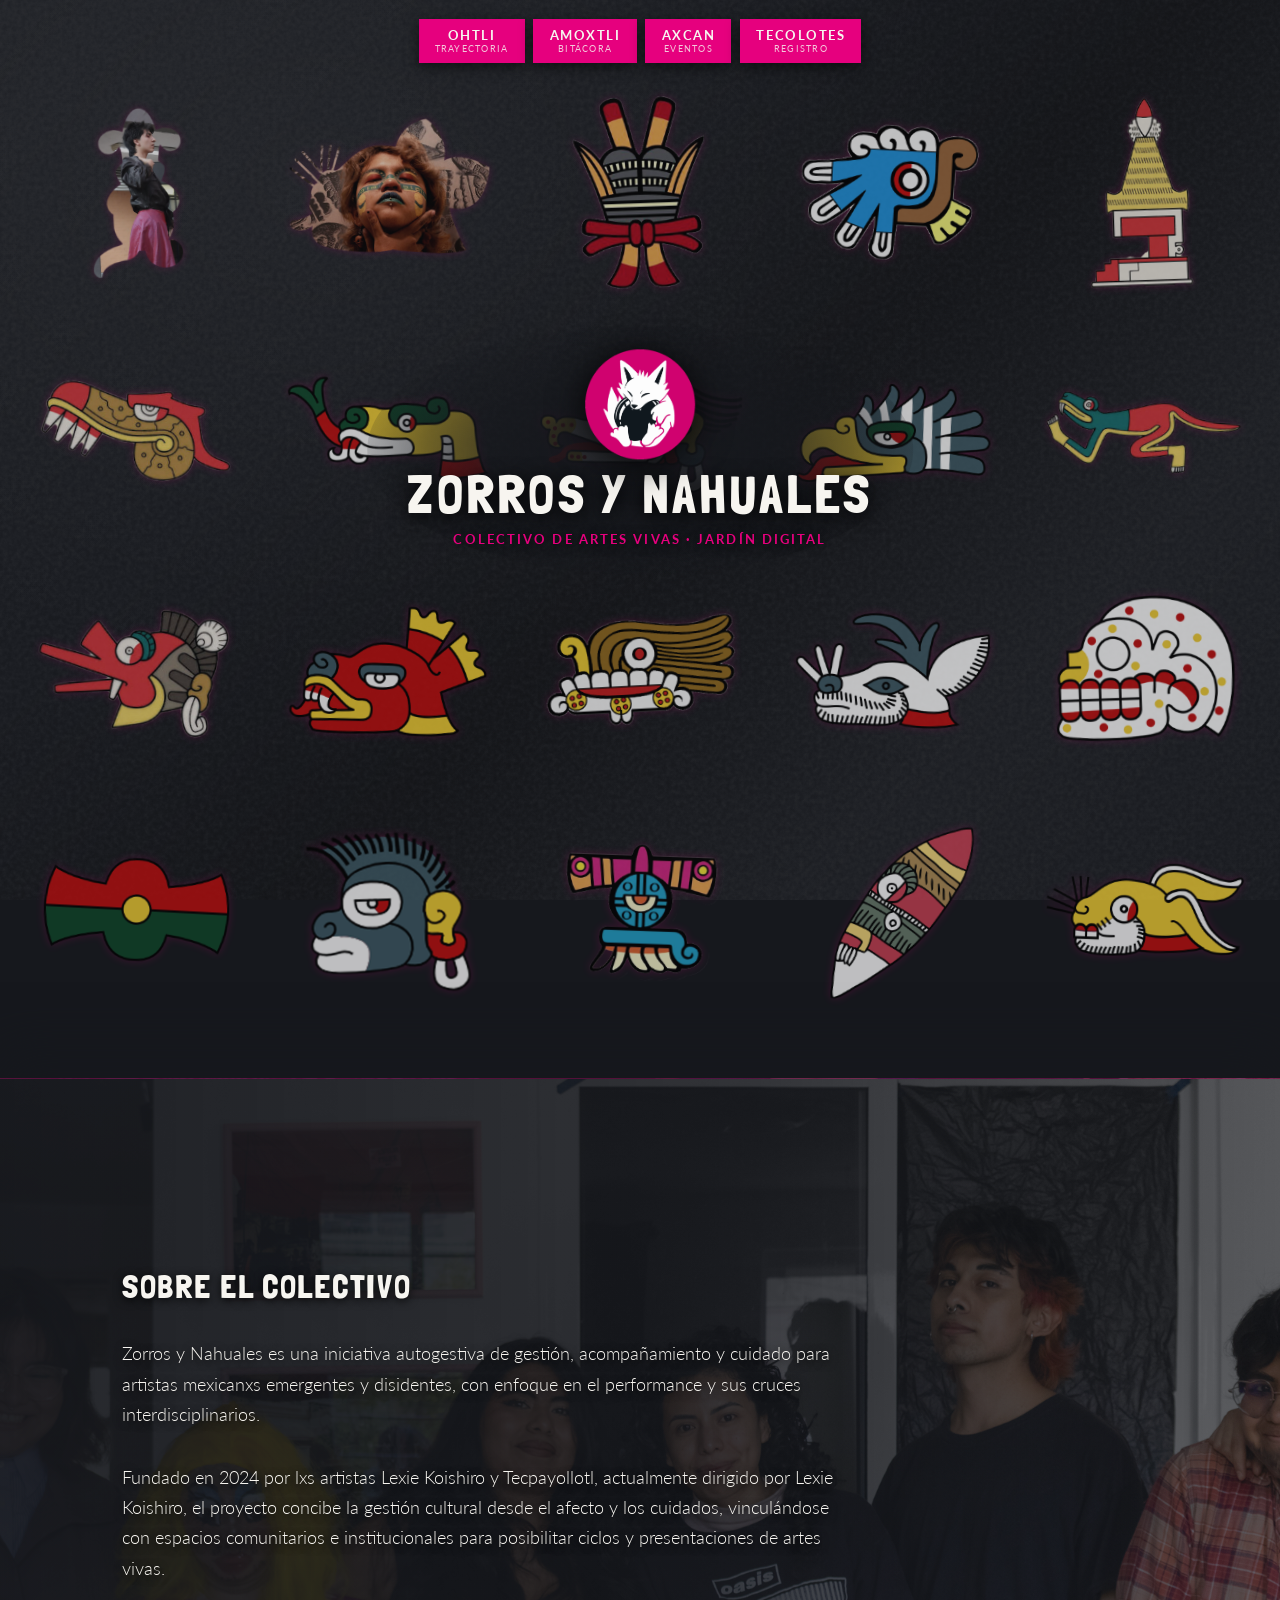
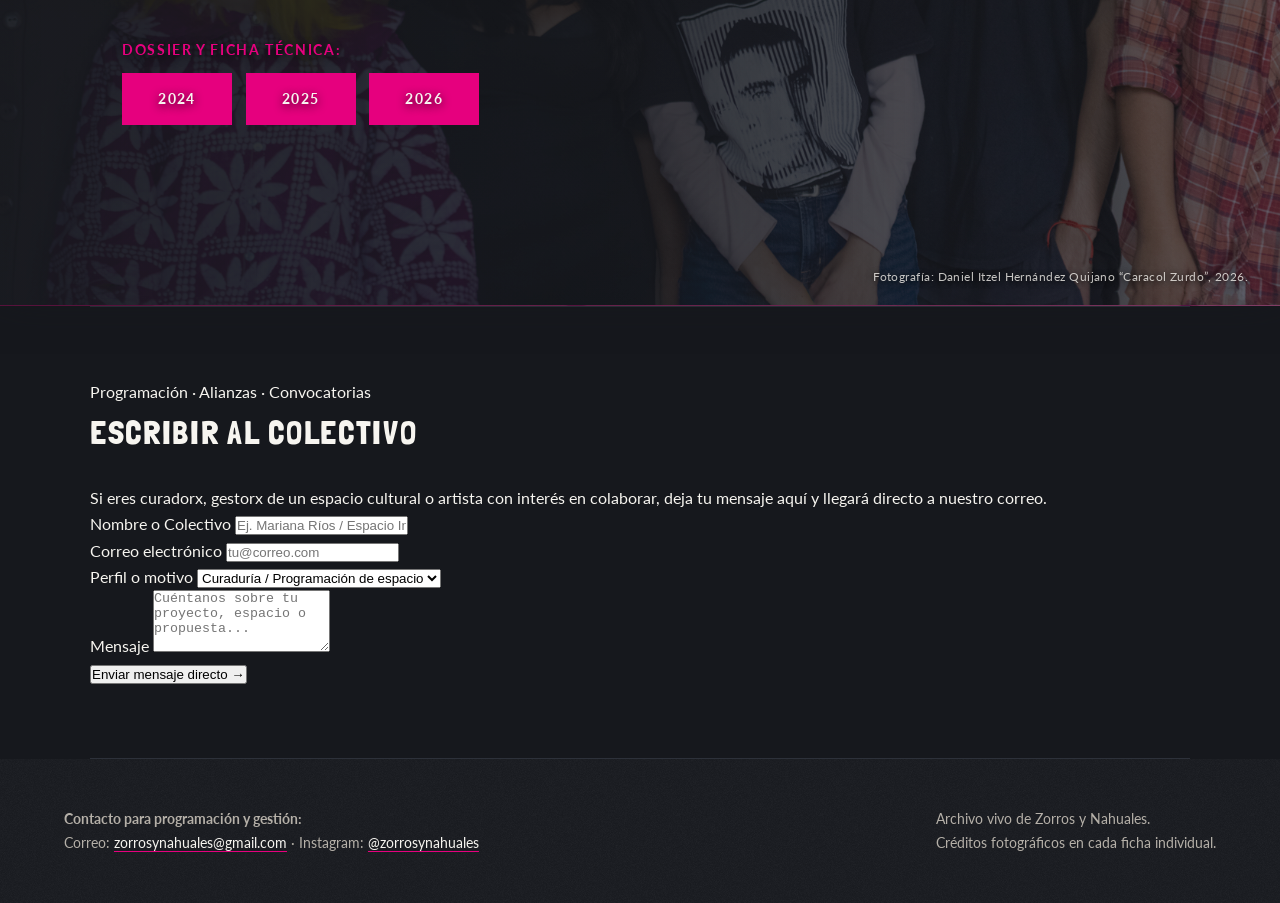
==== index.html @ 5e49928b "Update index.html" ====
<!DOCTYPE html>
<html lang="es">
<head>
  <meta charset="UTF-8">
  <meta name="viewport" content="width=device-width, initial-scale=1.0">
  <title>Zorros y Nahuales | Colectivo de Artes Vivas</title>
  <link rel="stylesheet" href="css/estilos.css">
</head>
<body>

  <!-- BOTONES CUADRADOS ROSAS CENTRADOS ARRIBA -->
  <div class="barra-superior">
    <nav>
  
      <a href="trayectoria.html" class="btn-nav">
        <span class="nav-principal">Ohtli</span>
        <span class="nav-sub">Trayectoria</span>
      </a>
      <a href="blog.html" class="btn-nav">
        <span class="nav-principal">Amoxtli</span>
        <span class="nav-sub">Bitácora</span>
      </a>
      <a href="eventos.html" class="btn-nav">
        <span class="nav-principal">Axcan</span>
        <span class="nav-sub">Eventos</span>
      </a>
      <a href="tecolotes.html" class="btn-nav">
        <span class="nav-principal">Tecolotes</span>
        <span class="nav-sub">Registro</span>
      </a>
    </nav>
  </div>

  <!-- ALTAR DE LOS 20 GLIFOS DEL TONALPOHUALLI -->
  <div class="escena-principal">

    <!-- NÚCLEO CENTRAL -->
    <header class="nucleo-central">
      <img src="img/logo.png" alt="Logo Zorros y Nahuales" class="logo-colectivo" onerror="this.style.display='none'">
      <h1 class="titulo-colectivo">Zorros y Nahuales</h1>
      <p class="subtitulo-colectivo">Colectivo de Artes Vivas · Jardín Digital</p>
    </header>

    <!-- FILA 1 -->
    <a href="#lexie" class="foto-performer p1" data-id="p1">
      <img src="img/xochitl-lexie.png" alt="Lexie Koishiro">
      <span class="nombre-flotante">Lexie Koishiro</span>
    </a>

    <a href="#tecpayollotl" class="foto-performer p2" data-id="p2">
      <img src="img/ocelotl-tecpayollotl.png" alt="Tecpayollotl">
      <span class="nombre-flotante">Tecpayollotl</span>
    </a>

    <a href="#acatl" class="foto-performer p3" data-id="p3">
      <img src="img/acatl.png" alt="Acatl">
      <span class="nombre-flotante">Acatl</span>
    </a>

    <a href="#atl" class="foto-performer p4" data-id="p4">
      <img src="img/atl.png" alt="Atl">
      <span class="nombre-flotante">Atl</span>
    </a>

    <a href="#calli" class="foto-performer p5" data-id="p5">
      <img src="img/calli.png" alt="Calli">
      <span class="nombre-flotante">Calli</span>
    </a>

    <!-- FILA 2 -->
    <a href="#cipactli" class="foto-performer p6" data-id="p6">
      <img src="img/cipactli.png" alt="Cipactli">
      <span class="nombre-flotante">Cipactli</span>
    </a>

    <a href="#coatl" class="foto-performer p7" data-id="p7">
      <img src="img/coatl.png" alt="Coatl">
      <span class="nombre-flotante">Coatl</span>
    </a>

    <a href="#cozcacuauhtli" class="foto-performer p8" data-id="p8">
      <img src="img/cozcacuauhtli.png" alt="Cozcacuauhtli">
      <span class="nombre-flotante">Cozcacuauhtli</span>
    </a>

    <a href="#cuauhtli" class="foto-performer p9" data-id="p9">
      <img src="img/cuauhtli.png" alt="Cuauhtli">
      <span class="nombre-flotante">Cuauhtli</span>
    </a>

    <a href="#cuetzpallin" class="foto-performer p10" data-id="p10">
      <img src="img/cuetzpallin.png" alt="Cuetzpallin">
      <span class="nombre-flotante">Cuetzpallin</span>
    </a>

    <!-- FILA 3 -->
    <a href="#ehecatl" class="foto-performer p11" data-id="p11">
      <img src="img/ehecatl.png" alt="Ehecatl">
      <span class="nombre-flotante">Ehecatl</span>
    </a>

    <a href="#itzcuintli" class="foto-performer p12" data-id="p12">
      <img src="img/itzcuintli.png" alt="Itzcuintli">
      <span class="nombre-flotante">Itzcuintli</span>
    </a>

    <a href="#malinalli" class="foto-performer p13" data-id="p13">
      <img src="img/malinalli.png" alt="Malinalli">
      <span class="nombre-flotante">Malinalli</span>
    </a>

    <a href="#mazatl" class="foto-performer p14" data-id="p14">
      <img src="img/mazatl.png" alt="Mazatl">
      <span class="nombre-flotante">Mazatl</span>
    </a>

    <a href="#miquiztli" class="foto-performer p15" data-id="p15">
      <img src="img/miquiztli.png" alt="Miquiztli">
      <span class="nombre-flotante">Miquiztli</span>
    </a>

    <!-- FILA 4 -->
    <a href="#ollin" class="foto-performer p16" data-id="p16">
      <img src="img/ollin.png" alt="Ollin">
      <span class="nombre-flotante">Ollin</span>
    </a>

    <a href="#ozomatli" class="foto-performer p17" data-id="p17">
      <img src="img/ozomatli.png" alt="Ozomatli">
      <span class="nombre-flotante">Ozomatli</span>
    </a>

    <a href="#quiauhtli" class="foto-performer p18" data-id="p18">
      <img src="img/quiauhtli.png" alt="Quiauhtli">
      <span class="nombre-flotante">Quiauhtli</span>
    </a>

    <a href="#tecpatl" class="foto-performer p19" data-id="p19">
      <img src="img/tecpatl.png" alt="Tecpatl">
      <span class="nombre-flotante">Tecpatl</span>
    </a>

    <a href="#tochtli" class="foto-performer p20" data-id="p20">
      <img src="img/tochtli.png" alt="Tochtli">
      <span class="nombre-flotante">Tochtli</span>
    </a>

  </div>

  <!-- FICHA DESPLEGABLE (VENTANA MODAL AL DAR CLIC EN UN GLIFO) -->
  <div id="modal-performer" class="modal-overlay" aria-hidden="true">
    <div class="modal-contenido">
      <button type="button" class="modal-cerrar" id="cerrar-modal" aria-label="Cerrar ficha">&times;</button>

      <!-- Glifo agrandado arriba -->
      <div class="modal-glifo-superior">
        <img id="modal-glifo-img" src="" alt="Glifo del performer">
      </div>

      <!-- Rectángulo inferior con foto de performance + semblanza + enlaces -->
      <div class="modal-rectangulo">
        <div class="modal-foto-performance">
          <img id="modal-perf-img" src="" alt="Fotografía de performance">
        </div>
        <div class="modal-info">
          <span id="modal-signo" class="modal-signo">Glifo · Tonalpohualli</span>
          <h3 id="modal-nombre" class="modal-nombre">Nombre del Performer</h3>
          <p id="modal-semblanza" class="modal-semblanza">Breve semblanza del artista.</p>
          <div class="modal-enlaces">
            <a id="modal-portafolio" href="#" class="btn-nav" target="_blank">Portafolio</a>
            <a id="modal-insta" href="#" class="btn-modal-secundario" target="_blank">Instagram</a>
          </div>
        </div>
      </div>
    </div>
  </div>

  <!-- SOBRE EL COLECTIVO (Debajo de los glifos) -->
  <main>
    <section id="colectivo">
      <h2>Sobre el Colectivo</h2>
      <p class="manifiesto-texto">
        Zorros y Nahuales es una iniciativa autogestiva de gestión, acompañamiento y cuidado para artistas mexicanxs emergentes y disidentes, con enfoque en el performance y sus cruces interdisciplinarios.
      </p>
      <p class="manifiesto-texto">
        Fundado en 2024 por lxs artistas Lexie Koishiro y Tecpayollotl, actualmente dirigido por Lexie Koishiro, el proyecto concibe la gestión cultural desde el afecto y los cuidados, vinculándose con espacios comunitarios e institucionales para posibilitar ciclos y presentaciones de artes vivas.
      </p>

      <div class="dossiers-bloque">
        <p class="dossiers-etiqueta">Dossier y Ficha Técnica:</p>
        <div class="dossiers-botones">
          <a href="https://drive.google.com/drive/folders/1EVzSm1YPYrJwgrgGo_NRHBL6WnvJgX_h?usp=drive_link" class="boton" target="_blank" rel="noopener noreferrer">2024</a>
          <a href="https://canva.link/rqegviaj9eospsa" class="boton" target="_blank" rel="noopener noreferrer">2025</a>
          <a href="https://canva.link/lydy4w9ogz9f329" class="boton" target="_blank" rel="noopener noreferrer">2026</a>
        </div>
      </div>
      
      <span class="credito-foto">Fotografía: Daniel Itzel Hernández Quijano “Caracol Zurdo”, 2026.</span>
    </section>
  </main>

  <!-- BUZÓN DE VINCULACIÓN Y GESTIÓN -->
  <section class="buzon-vinculacion" id="contacto-directo">
    <div class="buzon-cabecera">
      <p class="etiqueta-superior">Programación · Alianzas · Convocatorias</p>
      <h2>Escribir al Colectivo</h2>
      <p>Si eres curadorx, gestorx de un espacio cultural o artista con interés en colaborar, deja tu mensaje aquí y llegará directo a nuestro correo.</p>
    </div>

    <form action="https://formsubmit.co/zorrosynahuales@gmail.com" method="POST" class="formulario-obsidiana">
      <!-- Configuración automática de FormSubmit -->
      <input type="hidden" name="_subject" value="Nuevo mensaje desde la web · Zorros y Nahuales">
      <input type="hidden" name="_captcha" value="false">
      <input type="hidden" name="_template" value="table">
      <input type="text" name="_honey" style="display:none">

      <div class="fila-campos">
        <div class="campo-grupo">
          <label for="nombre-contacto">Nombre o Colectivo</label>
          <input type="text" id="nombre-contacto" name="Nombre" placeholder="Ej. Mariana Ríos / Espacio Independiente" required>
        </div>

        <div class="campo-grupo">
          <label for="correo-contacto">Correo electrónico</label>
          <input type="email" id="correo-contacto" name="Correo" placeholder="tu@correo.com" required>
        </div>
      </div>

      <div class="campo-grupo">
        <label for="perfil-contacto">Perfil o motivo</label>
        <select id="perfil-contacto" name="Perfil">
          <option value="Curaduría / Programación de espacio">Curaduría / Programación de espacio</option>
          <option value="Artista / Propuesta de colaboración">Artista / Propuesta de colaboración</option>
          <option value="Gestión cultural / Residencia / Beca">Gestión cultural / Residencia / Beca</option>
          <option value="Otro mensaje">Otro mensaje</option>
        </select>
      </div>

      <div class="campo-grupo">
        <label for="mensaje-contacto">Mensaje</label>
        <textarea id="mensaje-contacto" name="Mensaje" rows="4" placeholder="Cuéntanos sobre tu proyecto, espacio o propuesta..." required></textarea>
      </div>

      <button type="submit" class="btn-enviar-buzon">Enviar mensaje directo &rarr;</button>
    </form>
  </section>
  
  <!-- CONTACTO PARA PROGRAMACIÓN Y CRÉDITOS -->
  <footer id="programacion">
    <div>
      <p><strong>Contacto para programación y gestión:</strong></p>
      <p>Correo: <a href="mailto:zorrosynahuales@gmail.com">zorrosynahuales@gmail.com</a> · Instagram: <a href="https://www.instagram.com/zorros.y.nahuales/" target="_blank">@zorrosynahuales</a></p>
    </div>
    <div>
      <p>Archivo vivo de Zorros y Nahuales.</p>
      <p>Créditos fotográficos en cada ficha individual.</p>
    </div>
  </footer>

  <!-- DATOS DE CADA PERFORMER -->
  <script>
    const fichasPerformers = {
      p1: {
        nombre: "Lexie Koishiro",
        signo: "Xóchitl · Flor",
        glifo: "img/xochitl-lexie.png",
        fotoPerformance: "img/perfolexie.png",
        semblanza: "Artista de performance y burlesquera. Cofundadora y actual directora de Zorros y Nahuales, su práctica articula la ritualidad, el erotismo y parte de su investigación como directora radica en los afectos y cuidados entorno al artista corporal.",
        portafolio: "https://canva.link/q1vsvnwp5v4pon2",
        instagram: "https://www.instagram.com/lex.koishiro/"
      },
      p2: {
        nombre: "Tecpayollotl",
        signo: "Océlotl · Jaguar",
        glifo: "img/ocelotl-tecpayollotl.png",
        fotoPerformance: "img/perfosam.png",
        semblanza: "Artista visual, brujo y cofundador de Zorros y Nahuales. Su investigación tematica transita entre temas de clases sociales, la performatividad del género y la decolonialidad.",
        portafolio: "https://ejemplo-portafolio.com",
        instagram: "https://www.instagram.com/yollotli_sam/"
      }
      // Para agregar más artistas, copia el bloque de p2, cámbialo a p3, p4... hasta p20
      // y pon su nombre, signo, glifo ("img/acatl.png", etc.), fotoPerformance, semblanza, portafolio e instagram.
    };

    const modal = document.getElementById("modal-performer");
    const btnCerrar = document.getElementById("cerrar-modal");
    const glifoImg = document.getElementById("modal-glifo-img");
    const perfImg = document.getElementById("modal-perf-img");
    const signoTxt = document.getElementById("modal-signo");
    const nombreTxt = document.getElementById("modal-nombre");
    const semblanzaTxt = document.getElementById("modal-semblanza");
    const linkPortafolio = document.getElementById("modal-portafolio");
    const linkInsta = document.getElementById("modal-insta");

    document.querySelectorAll(".foto-performer").forEach((enlace) => {
      enlace.addEventListener("click", (e) => {
        e.preventDefault();
        const id = enlace.getAttribute("data-id");
        const imgActual = enlace.querySelector("img").getAttribute("src");
        const tituloActual = enlace.querySelector(".nombre-flotante").textContent;

        const datos = fichasPerformers[id] || {
          nombre: tituloActual,
          signo: "Tonalpohualli · Espacio disponible",
          glifo: imgActual,
          fotoPerformance: "https://placehold.co/600x700/1f2229/f7f5f0?text=Proximamente",
          semblanza: "Próximamente compartiremos la semblanza y el registro escénico de este glifo.",
          portafolio: "#",
          instagram: "#"
        };

        glifoImg.src = datos.glifo;
        perfImg.src = datos.fotoPerformance;
        signoTxt.textContent = datos.signo;
        nombreTxt.textContent = datos.nombre;
        semblanzaTxt.textContent = datos.semblanza;

        linkPortafolio.href = datos.portafolio;
        linkPortafolio.style.display = (datos.portafolio && datos.portafolio !== "#") ? "inline-block" : "none";

        linkInsta.href = datos.instagram;
        linkInsta.style.display = (datos.instagram && datos.instagram !== "#") ? "inline-block" : "none";

        modal.classList.add("activo");
        modal.setAttribute("aria-hidden", "false");
        document.body.classList.add("modal-abierto");
      });
    });

    function cerrarModal() {
      modal.classList.remove("activo");
      modal.setAttribute("aria-hidden", "true");
      document.body.classList.remove("modal-abierto");
    }

    btnCerrar.addEventListener("click", cerrarModal);

    modal.addEventListener("click", (e) => {
      if (e.target === modal) cerrarModal();
    });

    document.addEventListener("keydown", (e) => {
      if (e.key === "Escape" && modal.classList.contains("activo")) cerrarModal();
    });
  </script>

</body>
</html>
---- css/estilos.css ----
/* Tipografías de Google Fonts */
@import url('https://fonts.googleapis.com/css2?family=Lato:ital,wght@0,300;0,400;0,700;1,400&family=Londrina+Solid:wght@400;900&display=swap');

:root {
  --fondo: #16181d;
  --superficie: #1f2229;
  --texto: #f7f5f0;
  --texto-suave: #b5b0a8;
  --acento: #e6007e;
  --borde: #2d313a;
  /* Textura mineral de obsidiana en SVG embebido */
  --textura-obsidiana: url("data:image/svg+xml,%3Csvg viewBox='0 0 240 240' xmlns='http://www.w3.org/2000/svg'%3E%3Cfilter id='obsidiana'%3E%3CfeTurbulence type='fractalNoise' baseFrequency='0.82' numOctaves='4' stitchTiles='stitch'/%3E%3CfeColorMatrix type='saturate' values='0'/%3E%3C/filter%3E%3Crect width='100%25' height='100%25' filter='url(%23obsidiana)' opacity='0.065'/%3E%3C/svg%3E");
}

* {
  box-sizing: border-box;
  margin: 0;
  padding: 0;
}

body {
  background-color: var(--fondo);
  background-image:
    var(--textura-obsidiana),
    linear-gradient(135deg, rgba(255, 255, 255, 0.028) 0%, transparent 32%, rgba(0, 0, 0, 0.25) 55%, rgba(255, 255, 255, 0.02) 78%, transparent 100%),
    radial-gradient(ellipse at 25% 20%, rgba(255, 255, 255, 0.03) 0%, transparent 50%);
  background-attachment: fixed;
  color: var(--texto);
  font-family: 'Lato', sans-serif;
  line-height: 1.65;
  overflow-x: hidden;
}

/* Barra superior fija y centrada arriba */
.barra-superior {
  position: fixed;
  top: 1.2rem;
  left: 0;
  right: 0;
  display: flex;
  justify-content: center;
  z-index: 60;
  pointer-events: none;
}

nav {
  display: flex;
  flex-wrap: wrap;
  justify-content: center;
  gap: 0.75rem;
  pointer-events: auto;
}

.btn-nav {
  background-color: var(--acento);
  color: var(--texto);
  text-decoration: none;
  font-family: 'Lato', sans-serif;
  font-size: 0.8rem;
  font-weight: 700;
  letter-spacing: 0.1em;
  text-transform: uppercase;
  padding: 0.55rem 1.05rem;
  border: 1px solid var(--acento);
  box-shadow: 0 4px 14px rgba(0, 0, 0, 0.55);
  transition: background-color 0.25s, color 0.25s, transform 0.2s;
}

.btn-nav:hover {
  background-color: var(--fondo);
  color: var(--acento);
  transform: translateY(-2px);
}

/* TAPIZ DE 20 GLIFOS SOBRE OBSIDIANA */
.escena-principal {
  position: relative;
  width: 100%;
  display: grid;
  grid-template-columns: repeat(5, 1fr);
  gap: 14px 6px;
  padding: 5rem 1% 3.5rem;
  align-items: center;
  justify-items: center;
  background-color: transparent;
}

/* SOLO EL LOGO, TÍTULO Y SUBTÍTULO QUEDAN FIJOS AL CENTRO */
.nucleo-central {
  position: fixed;
  top: 50%;
  left: 50%;
  transform: translate(-50%, -50%);
  display: flex;
  flex-direction: column;
  justify-content: center;
  align-items: center;
  text-align: center;
  padding: 1.5rem 2.5rem;
  z-index: 25;
  pointer-events: none;
  background: radial-gradient(ellipse at center, rgba(22, 24, 29, 0.88) 25%, rgba(22, 24, 29, 0.45) 55%, transparent 78%);
  border-radius: 50%;
}

.logo-colectivo {
  max-height: 110px;
  width: auto;
  margin-bottom: 0.5rem;
  display: block;
  filter: drop-shadow(0 4px 18px rgba(0, 0, 0, 0.9));
}

.titulo-colectivo {
  font-family: 'Londrina Solid', sans-serif;
  font-size: 3.4rem;
  font-weight: 400;
  letter-spacing: 0.06em;
  text-transform: uppercase;
  line-height: 1;
  color: var(--texto);
  margin-bottom: 0.45rem;
  text-shadow: 0 4px 20px rgba(0, 0, 0, 0.98);
}

.subtitulo-colectivo {
  font-family: 'Lato', sans-serif;
  font-size: 0.82rem;
  font-weight: 700;
  color: var(--acento);
  letter-spacing: 0.16em;
  text-transform: uppercase;
  text-shadow: 0 2px 12px rgba(0, 0, 0, 0.98);
}

/* Inclinaciones sutiles en computadora */
.p1, .p7, .p13, .p19 { transform: rotate(-3deg); }
.p2, .p8, .p14, .p20 { transform: rotate(2deg); }
.p3, .p9, .p15       { transform: rotate(-2deg); }
.p4, .p10, .p16      { transform: rotate(3deg); }
.p5, .p11, .p17      { transform: rotate(-2deg); }
.p6, .p12, .p18      { transform: rotate(2deg); }

/* Glifos que fluyen al dar scroll */
.foto-performer {
  position: relative;
  display: flex;
  justify-content: center;
  align-items: center;
  width: 100%;
  height: 225px;
  background: transparent;
  border: none;
  text-decoration: none;
  z-index: 5;
  transition: transform 0.35s ease, opacity 0.35s ease, filter 0.35s ease;
}

.foto-performer img {
  width: 92%;
  height: 92%;
  max-width: 220px;
  max-height: 220px;
  object-fit: contain;
  display: block;
  opacity: 0.72;
  filter: saturate(0.75) drop-shadow(0 0 4px rgba(230, 0, 126, 0.25));
  transition: opacity 0.35s ease, filter 0.35s ease, transform 0.35s ease;
}

/* Al tocar un glifo, los demás se atenúan */
.escena-principal:has(.foto-performer:hover) .foto-performer:not(:hover) img {
  opacity: 0.22;
  filter: saturate(0.15) brightness(0.7);
}

/* Glifo activo */
.foto-performer:hover {
  transform: scale(1.12) rotate(0deg);
  z-index: 30;
}

.foto-performer:hover img {
  opacity: 1;
  filter: saturate(1.15) drop-shadow(0 0 18px rgba(230, 0, 126, 0.95)) drop-shadow(0 0 6px rgba(255, 110, 190, 0.75));
}

.nombre-flotante {
  position: absolute;
  bottom: 4px;
  background-color: var(--acento);
  color: var(--texto);
  padding: 0.22rem 0.65rem;
  font-family: 'Londrina Solid', sans-serif;
  font-size: 1.05rem;
  letter-spacing: 0.06em;
  text-transform: uppercase;
  opacity: 0;
  transition: opacity 0.25s ease;
  pointer-events: none;
  white-space: nowrap;
  box-shadow: 0 4px 12px rgba(0, 0, 0, 0.7);
}

.foto-performer:hover .nombre-flotante {
  opacity: 1;
}

/* SECCIÓN SOBRE EL COLECTIVO */
main {
  position: relative;
  z-index: 40;
  background-color: var(--fondo);
  background-image:
    var(--textura-obsidiana),
    linear-gradient(160deg, rgba(255, 255, 255, 0.022) 0%, transparent 45%);
  width: 100%;
  padding: 0 5%;
  box-shadow: 0 -24px 48px var(--fondo);
}

section {
  max-width: 1100px;
  margin: 0 auto;
  padding: 4.5rem 0;
  border-top: 1px solid var(--borde);
  border-bottom: 1px solid var(--borde);
}

h2 {
  font-family: 'Londrina Solid', sans-serif;
  font-size: 2.1rem;
  font-weight: 400;
  letter-spacing: 0.05em;
  text-transform: uppercase;
  margin-bottom: 1.5rem;
  color: var(--texto);
}

.manifiesto-texto {
  font-size: 1.15rem;
  font-weight: 300;
  max-width: 780px;
  margin-bottom: 2rem;
}

.boton {
  display: inline-block;
  font-family: 'Lato', sans-serif;
  font-size: 0.85rem;
  font-weight: 700;
  letter-spacing: 0.1em;
  text-transform: uppercase;
  color: var(--texto);
  background-color: var(--acento);
  border: 1px solid var(--acento);
  padding: 0.85rem 1.6rem;
  text-decoration: none;
  transition: background 0.3s, color 0.3s;
}

.boton:hover {
  background-color: transparent;
  color: var(--acento);
}

footer {
  position: relative;
  z-index: 40;
  background-color: var(--fondo);
  background-image: var(--textura-obsidiana);
  padding: 3rem 5%;
  font-size: 0.9rem;
  color: var(--texto-suave);
  display: flex;
  flex-wrap: wrap;
  justify-content: space-between;
  gap: 1.5rem;
  width: 100%;
}

footer a {
  color: var(--texto);
  text-decoration: none;
  border-bottom: 1px solid var(--acento);
}

/* =========================================================
   ADAPTACIÓN DE PORTADA Y TAPIZ PARA TABLETS Y CELULARES
   ========================================================= */
@media (max-width: 850px) {
  .barra-superior {
    position: static;
    padding: 0.85rem 0.5rem 0.4rem;
  }

  .barra-superior nav {
    flex-wrap: wrap;
    justify-content: center;
    gap: 0.4rem;
  }

  .barra-superior .btn-nav {
    font-size: 0.65rem;
    letter-spacing: 0.08em;
    padding: 0.46rem 0.62rem;
    white-space: nowrap;
  }

  .nucleo-central {
    position: static;
    transform: none;
    grid-column: 1 / -1;
    padding: 1.2rem 1rem 1.6rem;
    margin-bottom: 0.5rem;
    background: none;
  }

  .logo-colectivo {
    max-height: 82px;
  }

  .titulo-colectivo {
    font-size: 2.35rem;
  }

  .subtitulo-colectivo {
    font-size: 0.72rem;
    letter-spacing: 0.12em;
  }

  .escena-principal {
    grid-template-columns: repeat(3, 1fr);
    gap: 1.15rem 0.5rem;
    padding: 0.5rem 0.8rem 2.5rem;
  }

  .foto-performer {
    flex-direction: column;
    height: auto;
    transform: none !important;
  }

  .foto-performer img {
    width: 86px;
    height: 86px;
    max-width: 86px;
    max-height: 86px;
    opacity: 0.9;
  }

  .foto-performer .nombre-flotante {
    position: static;
    opacity: 1;
    margin-top: 0.35rem;
    background-color: transparent;
    box-shadow: none;
    padding: 0;
    font-family: 'Lato', sans-serif;
    font-size: 0.66rem;
    font-weight: 700;
    letter-spacing: 0.07em;
    color: rgba(247, 245, 240, 0.82);
    text-align: center;
    white-space: normal;
    line-height: 1.2;
  }
}

/* =========================================================
   FICHA DESPLEGABLE (MODAL) ENCIMA DEL TAPIZ
   ========================================================= */

/* Bloquea el scroll de la portada mientras hay una ficha abierta */
body.modal-abierto {
  overflow: hidden;
  height: 100vh;
}

.modal-overlay {
  position: fixed;
  inset: 0;
  background-color: rgba(12, 13, 17, 0.88);
  backdrop-filter: blur(6px);
  display: flex;
  justify-content: center;
  align-items: center;
  padding: 1.5rem;
  z-index: 100;
  opacity: 0;
  pointer-events: none;
  overflow-y: auto;
  overscroll-behavior: contain;
  transition: opacity 0.3s ease;
}

.modal-overlay.activo {
  opacity: 1;
  pointer-events: auto;
}

.modal-contenido {
  position: relative;
  width: 100%;
  max-width: 780px;
  margin: auto;
  display: flex;
  flex-direction: column;
  align-items: center;
  padding: 0.5rem 0 1.5rem;
  transform: translateY(16px) scale(0.97);
  transition: transform 0.35s ease;
}

.modal-overlay.activo .modal-contenido {
  transform: translateY(0) scale(1);
}

/* Botón cerrar arriba a la derecha */
.modal-cerrar {
  position: absolute;
  top: 0.5rem;
  right: 0;
  background-color: var(--fondo);
  color: var(--texto);
  border: 1px solid var(--borde);
  width: 38px;
  height: 38px;
  font-size: 1.4rem;
  line-height: 1;
  cursor: pointer;
  z-index: 10;
  transition: border-color 0.25s, color 0.25s;
}

.modal-cerrar:hover {
  border-color: var(--acento);
  color: var(--acento);
}

/* 1. Glifo agrandado monumental arriba */
.modal-glifo-superior {
  margin-bottom: -22px;
  z-index: 5;
  pointer-events: none;
}

.modal-glifo-superior img {
  height: 285px;
  width: auto;
  max-width: 360px;
  object-fit: contain;
  display: block;
  filter: drop-shadow(0 0 26px rgba(230, 0, 126, 0.95)) drop-shadow(0 8px 18px rgba(0, 0, 0, 0.95));
}

/* 2. Rectángulo inferior con foto de performance, semblanza y enlaces */
.modal-rectangulo {
  width: 100%;
  background-color: var(--superficie);
  background-image: var(--textura-obsidiana);
  border: 1px solid var(--acento);
  box-shadow: 0 20px 50px rgba(0, 0, 0, 0.85);
  display: grid;
  grid-template-columns: 270px 1fr;
}

.modal-foto-performance {
  width: 100%;
  height: 100%;
  min-height: 270px;
  background-color: #111317;
}

.modal-foto-performance img {
  width: 100%;
  height: 100%;
  object-fit: cover;
  display: block;
}

.modal-info {
  padding: 2rem 2rem 1.8rem;
  display: flex;
  flex-direction: column;
  justify-content: center;
}

.modal-signo {
  font-size: 0.78rem;
  font-weight: 700;
  letter-spacing: 0.16em;
  text-transform: uppercase;
  color: var(--acento);
  margin-bottom: 0.3rem;
}

.modal-nombre {
  font-family: 'Londrina Solid', sans-serif;
  font-size: 2.6rem;
  font-weight: 400;
  line-height: 1.05;
  letter-spacing: 0.05em;
  text-transform: uppercase;
  color: var(--texto);
  margin-bottom: 1rem;
}

.modal-semblanza {
  font-size: 0.98rem;
  font-weight: 300;
  color: var(--texto);
  line-height: 1.65;
  margin-bottom: 1.5rem;
}

.modal-enlaces {
  display: flex;
  flex-wrap: wrap;
  gap: 0.75rem;
}

.btn-modal-secundario {
  background-color: transparent;
  color: var(--texto);
  text-decoration: none;
  font-family: 'Lato', sans-serif;
  font-size: 0.78rem;
  font-weight: 700;
  letter-spacing: 0.1em;
  text-transform: uppercase;
  padding: 0.55rem 1rem;
  border: 1px solid var(--borde);
  transition: border-color 0.25s, color 0.25s;
}

.btn-modal-secundario:hover {
  border-color: var(--acento);
  color: var(--acento);
}

@media (max-width: 680px) {
  .modal-overlay {
    align-items: flex-start;
    padding: 1rem;
  }
  .modal-rectangulo {
    grid-template-columns: 1fr;
  }
  .modal-foto-performance {
    height: 200px;
    min-height: 200px;
  }
  .modal-glifo-superior img {
    height: 190px;
  }
  .modal-info {
    padding: 1.4rem 1.3rem 1.8rem;
  }
}

/* BLOQUE DE DOSSIERS POR AÑO */
.dossiers-bloque {
  margin-top: 1.5rem;
}

.dossiers-etiqueta {
  font-size: 0.85rem;
  font-weight: 700;
  letter-spacing: 0.12em;
  text-transform: uppercase;
  color: var(--acento);
  margin-bottom: 0.75rem;
}

.dossiers-botones {
  display: flex;
  flex-wrap: wrap;
  gap: 0.85rem;
}

.dossiers-botones .boton {
  margin-top: 0;
  min-width: 110px;
  text-align: center;
}

/* =========================================================
   FONDO FOTOGRÁFICO PARA SOBRE EL COLECTIVO
   ========================================================= */
main:has(#colectivo) {
  max-width: 100% !important;
  width: 100% !important;
  margin: 0 !important;
  padding: 0 !important;
}

#colectivo {
  position: relative;
  width: 100vw !important;
  max-width: 100vw !important;
  min-height: 92vh;
  margin: 0 !important;
  margin-left: calc(50% - 50vw) !important;
  margin-right: calc(50% - 50vw) !important;
  box-sizing: border-box;
  border-radius: 0;
  border: none;
  border-top: 1px solid rgba(230, 0, 126, 0.3);
  border-bottom: 1px solid rgba(230, 0, 126, 0.3);
  padding: 6rem max(2rem, calc((100vw - 1100px) / 2 + 2rem));
  display: flex;
  flex-direction: column;
  justify-content: center;
  overflow: hidden;
  background-image:
    linear-gradient(
      90deg,
      rgba(22, 24, 29, 0.94) 0%,
      rgba(22, 24, 29, 0.84) 55%,
      rgba(22, 24, 29, 0.62) 100%
    ),
    url("../img/zorros y nahuales.jpg");
  background-size: cover;
  background-position: center center;
}

#colectivo h2,
#colectivo .manifiesto-texto,
#colectivo .dossiers-bloque {
  position: relative;
  z-index: 2;
  max-width: 720px;
  text-shadow: 0 2px 10px rgba(0, 0, 0, 0.85);
}

/* CRÉDITO FOTOGRÁFICO EN ESQUINA INFERIOR DERECHA (COMPUTADORA) */
.credito-foto {
  position: absolute;
  bottom: 1.2rem;
  right: 2rem;
  z-index: 2;
  font-size: 0.72rem;
  font-weight: 400;
  letter-spacing: 0.04em;
  color: rgba(247, 245, 240, 0.78);
  text-shadow: 0 1px 6px rgba(0, 0, 0, 0.95);
}

/* EN CELULAR: COMPOSICIÓN EDITORIAL EQUILIBRADA */
@media (max-width: 680px) {
  #colectivo {
    min-height: auto;
    padding: calc(44vw + 0.8rem) 1.4rem 2.2rem;
    background-color: var(--fondo);
    background-image:
      linear-gradient(
        180deg,
        rgba(22, 24, 29, 0.15) 0%,
        rgba(22, 24, 29, 0) 32%,
        var(--fondo) 46%
      ),
      url("../img/zorros y nahuales.jpg");
    background-size: 100% auto;
    background-position: top center;
    background-repeat: no-repeat;
  }

  #colectivo h2 {
    font-size: 1.9rem;
    margin-bottom: 0.9rem;
  }

  #colectivo .manifiesto-texto {
    font-size: 0.96rem;
    line-height: 1.62;
    margin-bottom: 1rem;
  }

  .dossiers-bloque {
    margin-top: 1.4rem;
  }

  .dossiers-botones {
    display: grid;
    grid-template-columns: repeat(3, 1fr);
    gap: 0.6rem;
  }

  .dossiers-botones .boton {
    min-width: 0;
    width: 100%;
    padding: 0.7rem 0.5rem;
    font-size: 0.82rem;
  }

  .credito-foto {
    position: static;
    display: block;
    margin-top: 1.6rem;
    font-size: 0.66rem;
    text-align: right;
    opacity: 0.75;
  }
}
/* =========================================================
   BOTONES DE NAVEGACIÓN BILINGÜES (NÁHUATL + SUBTÍTULO)
   ========================================================= */
.barra-superior nav {
  display: flex;
  flex-wrap: wrap;
  justify-content: center;
  align-items: stretch;
  gap: 0.55rem;
}

.barra-superior .btn-nav {
  display: inline-flex;
  flex-direction: column;
  align-items: center;
  justify-content: center;
  line-height: 1.1;
  padding: 0.48rem 0.95rem;
  min-height: 44px;
}

.nav-principal {
  font-size: 0.8rem;
  font-weight: 700;
  letter-spacing: 0.12em;
  text-transform: uppercase;
}

.nav-sub {
  font-size: 0.56rem;
  font-weight: 400;
  letter-spacing: 0.14em;
  text-transform: uppercase;
  opacity: 0.82;
  margin-top: 2px;
}

@media (max-width: 860px) {
  .barra-superior nav {
    gap: 0.4rem;
  }

  .barra-superior .btn-nav {
    padding: 0.4rem 0.68rem;
    min-height: 38px;
  }

  .nav-principal {
    font-size: 0.72rem;
  }

  .nav-sub {
    font-size: 0.5rem;
  }
}
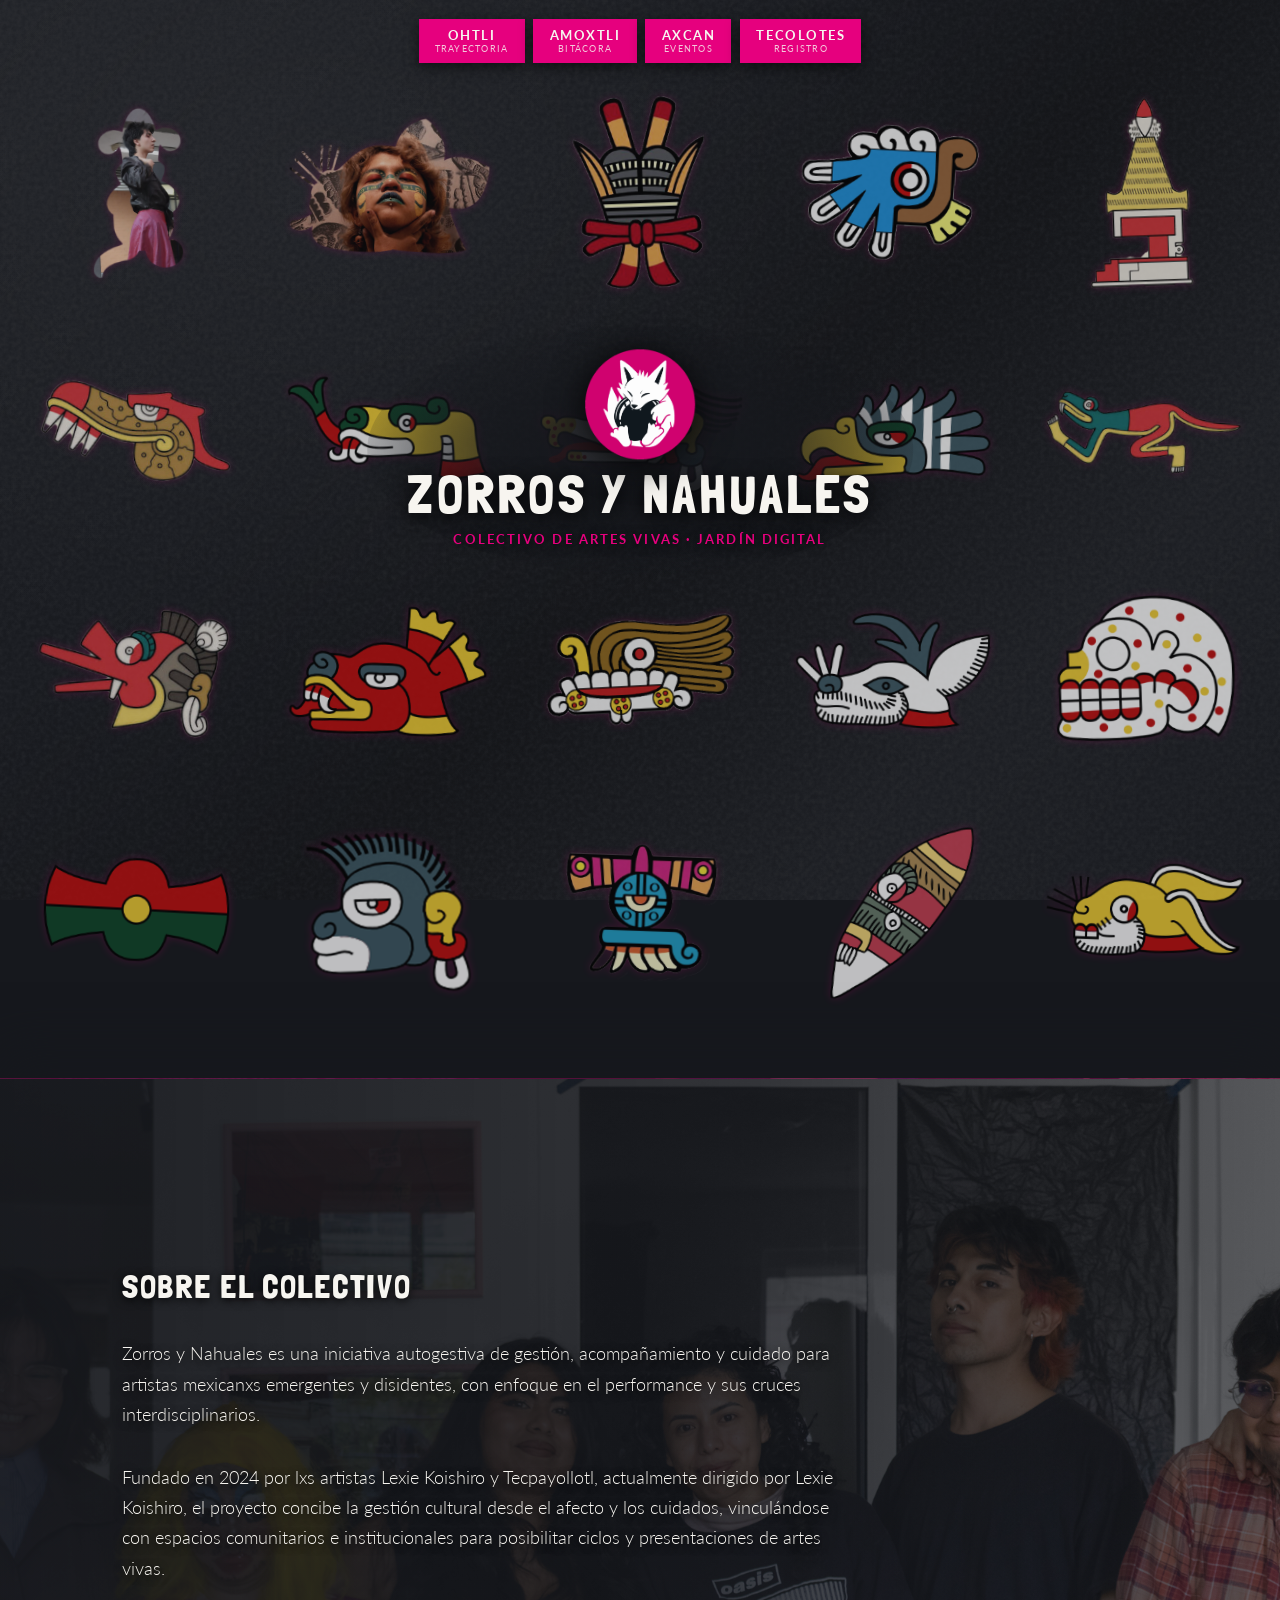
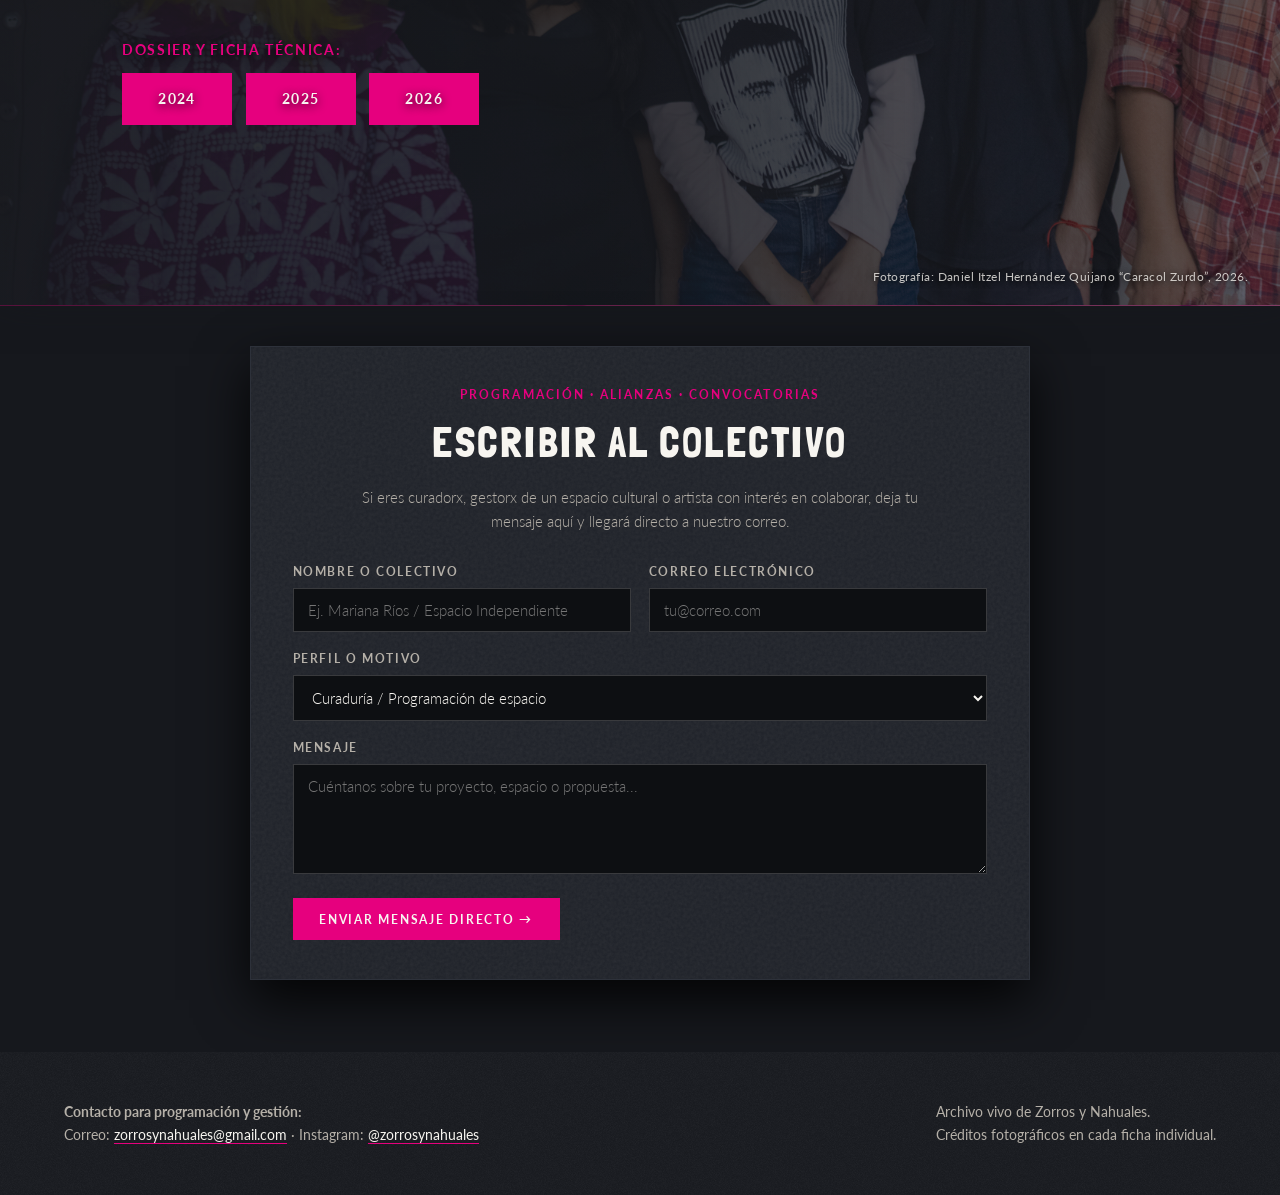
==== commit 2b7aed78: "Update index.html" ====
--- a/index.html
+++ b/index.html
@@ -207,11 +207,12 @@
       <p>Si eres curadorx, gestorx de un espacio cultural o artista con interés en colaborar, deja tu mensaje aquí y llegará directo a nuestro correo.</p>
     </div>
 
-    <form action="https://formsubmit.co/zorrosynahuales@gmail.com" method="POST" class="formulario-obsidiana">
+   <form action="https://formsubmit.co/zorrosynahuales@gmail.com" method="POST" class="formulario-obsidiana">
       <!-- Configuración automática de FormSubmit -->
       <input type="hidden" name="_subject" value="Nuevo mensaje desde la web · Zorros y Nahuales">
       <input type="hidden" name="_captcha" value="false">
       <input type="hidden" name="_template" value="table">
+      <input type="hidden" name="_next" value="https://zorrosynahuales-web.github.io/zorros-y-nahuales/index.html#contacto-directo">
       <input type="text" name="_honey" style="display:none">
 
       <div class="fila-campos">
--- a/css/estilos.css
+++ b/css/estilos.css
@@ -758,3 +758,144 @@
     font-size: 0.5rem;
   }
 }
+/* =========================================================
+   BUZÓN DE VINCULACIÓN EN PÁGINA INICIAL
+   ========================================================= */
+.buzon-vinculacion {
+  max-width: 780px;
+  margin: 2.5rem auto 4.5rem;
+  padding: 2.4rem 2.6rem;
+  background-color: var(--superficie);
+  background-image: var(--textura-obsidiana);
+  border: 1px solid var(--borde);
+  box-shadow: 0 20px 50px rgba(0, 0, 0, 0.85);
+}
+
+.buzon-cabecera {
+  text-align: center;
+  margin-bottom: 1.8rem;
+}
+
+.buzon-cabecera .etiqueta-superior {
+  font-size: 0.72rem;
+  font-weight: 700;
+  letter-spacing: 0.18em;
+  text-transform: uppercase;
+  color: var(--acento);
+  margin-bottom: 0.3rem;
+}
+
+.buzon-cabecera h2 {
+  font-family: 'Londrina Solid', sans-serif;
+  font-size: clamp(2rem, 4vw, 2.6rem);
+  font-weight: 400;
+  letter-spacing: 0.06em;
+  text-transform: uppercase;
+  margin-bottom: 0.45rem;
+}
+
+.buzon-cabecera p {
+  font-size: 0.92rem;
+  font-weight: 300;
+  color: var(--texto-suave);
+  max-width: 560px;
+  margin: 0 auto;
+}
+
+.formulario-obsidiana {
+  display: flex;
+  flex-direction: column;
+  gap: 1.1rem;
+}
+
+.fila-campos {
+  display: grid;
+  grid-template-columns: repeat(2, 1fr);
+  gap: 1.1rem;
+}
+
+.campo-grupo {
+  display: flex;
+  flex-direction: column;
+  gap: 0.4rem;
+}
+
+.campo-grupo label {
+  font-size: 0.72rem;
+  font-weight: 700;
+  letter-spacing: 0.14em;
+  text-transform: uppercase;
+  color: var(--texto-suave);
+}
+
+.campo-grupo input,
+.campo-grupo select,
+.campo-grupo textarea {
+  width: 100%;
+  background-color: #0d0f12;
+  border: 1px solid rgba(255, 255, 255, 0.18);
+  color: var(--texto);
+  font-family: 'Lato', sans-serif;
+  font-size: 0.92rem;
+  font-weight: 300;
+  padding: 0.75rem 0.9rem;
+  outline: none;
+  transition: border-color 0.25s ease, box-shadow 0.25s ease;
+}
+
+.campo-grupo input:focus,
+.campo-grupo select:focus,
+.campo-grupo textarea:focus {
+  border-color: var(--acento);
+  box-shadow: 0 0 12px rgba(230, 0, 126, 0.25);
+}
+
+.campo-grupo textarea {
+  resize: vertical;
+  min-height: 110px;
+}
+
+.btn-enviar-buzon {
+  align-self: flex-start;
+  margin-top: 0.4rem;
+  background-color: var(--acento);
+  color: var(--texto);
+  border: 1px solid var(--acento);
+  padding: 0.8rem 1.6rem;
+  font-family: 'Lato', sans-serif;
+  font-size: 0.78rem;
+  font-weight: 700;
+  letter-spacing: 0.14em;
+  text-transform: uppercase;
+  cursor: pointer;
+  transition: all 0.25s ease;
+}
+
+.btn-enviar-buzon:hover {
+  background-color: transparent;
+  box-shadow: 0 0 18px rgba(230, 0, 126, 0.45);
+}
+
+@media (max-width: 860px) {
+  .buzon-vinculacion {
+    width: 92%;
+    padding: 1.6rem 1.25rem;
+    margin: 2rem auto 3rem;
+  }
+
+  .fila-campos {
+    grid-template-columns: 1fr;
+  }
+
+  .btn-enviar-buzon {
+    width: 100%;
+    text-align: center;
+  }
+}
+/* =========================================================
+   EVITAR QUE .nucleo-central SE ASOME SOBRE EL FORMULARIO
+   ========================================================= */
+.buzon-vinculacion {
+  position: relative;
+  z-index: 40;
+}
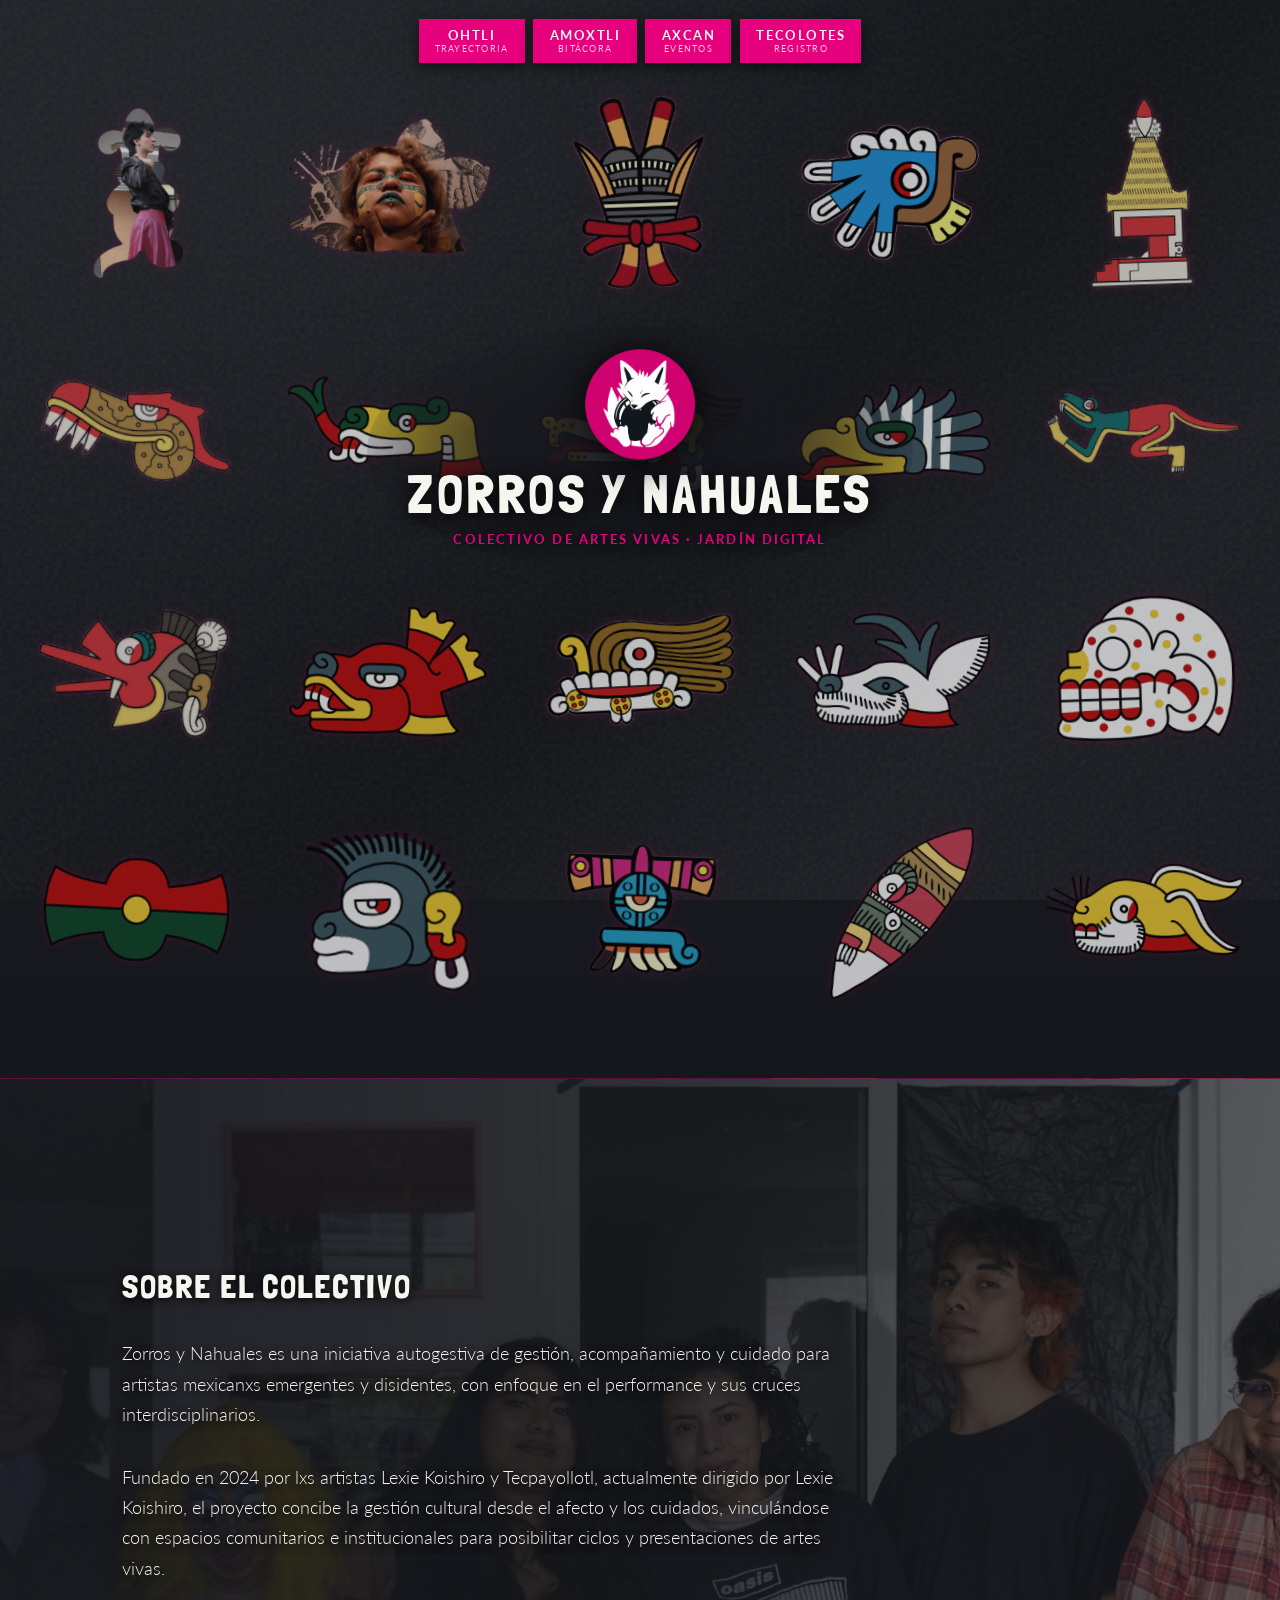
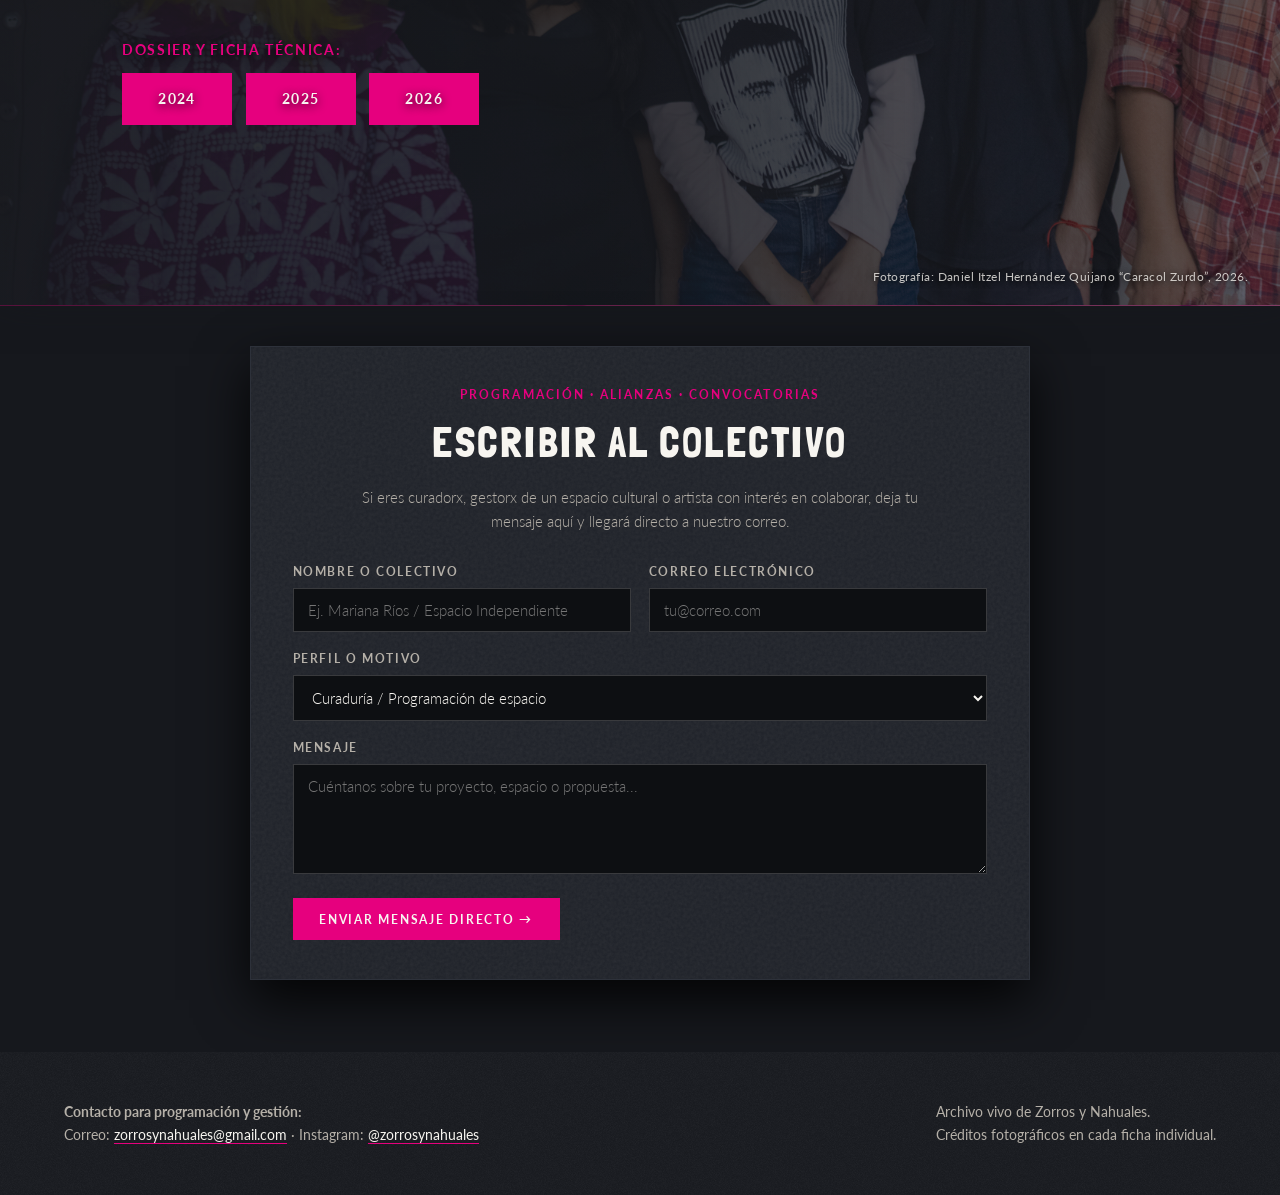
==== commit c4dc3a03: "Update index.html" ====
--- a/index.html
+++ b/index.html
@@ -3,7 +3,8 @@
 <head>
   <meta charset="UTF-8">
   <meta name="viewport" content="width=device-width, initial-scale=1.0">
-  <title>Zorros y Nahuales | Colectivo de Artes Vivas</title>
+  <title>Zorros y Nahuales</title>
+  <link rel="icon" type="image/logo.png" href="logo.png">
   <link rel="stylesheet" href="css/estilos.css">
 </head>
 <body>
@@ -199,7 +200,7 @@
     </section>
   </main>
 
-  <!-- BUZÓN DE VINCULACIÓN Y GESTIÓN -->
+ <!-- BUZÓN DE VINCULACIÓN Y GESTIÓN -->
   <section class="buzon-vinculacion" id="contacto-directo">
     <div class="buzon-cabecera">
       <p class="etiqueta-superior">Programación · Alianzas · Convocatorias</p>
@@ -207,7 +208,7 @@
       <p>Si eres curadorx, gestorx de un espacio cultural o artista con interés en colaborar, deja tu mensaje aquí y llegará directo a nuestro correo.</p>
     </div>
 
-   <form action="https://formsubmit.co/zorrosynahuales@gmail.com" method="POST" class="formulario-obsidiana">
+    <form action="https://formsubmit.co/225b6fc21edaef7a2ff7db7108deb6c1" method="POST" class="formulario-obsidiana">
       <!-- Configuración automática de FormSubmit -->
       <input type="hidden" name="_subject" value="Nuevo mensaje desde la web · Zorros y Nahuales">
       <input type="hidden" name="_captcha" value="false">
--- a/css/estilos.css
+++ b/css/estilos.css
@@ -31,9 +31,9 @@
   overflow-x: hidden;
 }
 
-/* Barra superior fija y centrada arriba */
+/* Barra superior centrada arriba (se desplaza con la portada) */
 .barra-superior {
-  position: fixed;
+  position: absolute;
   top: 1.2rem;
   left: 0;
   right: 0;
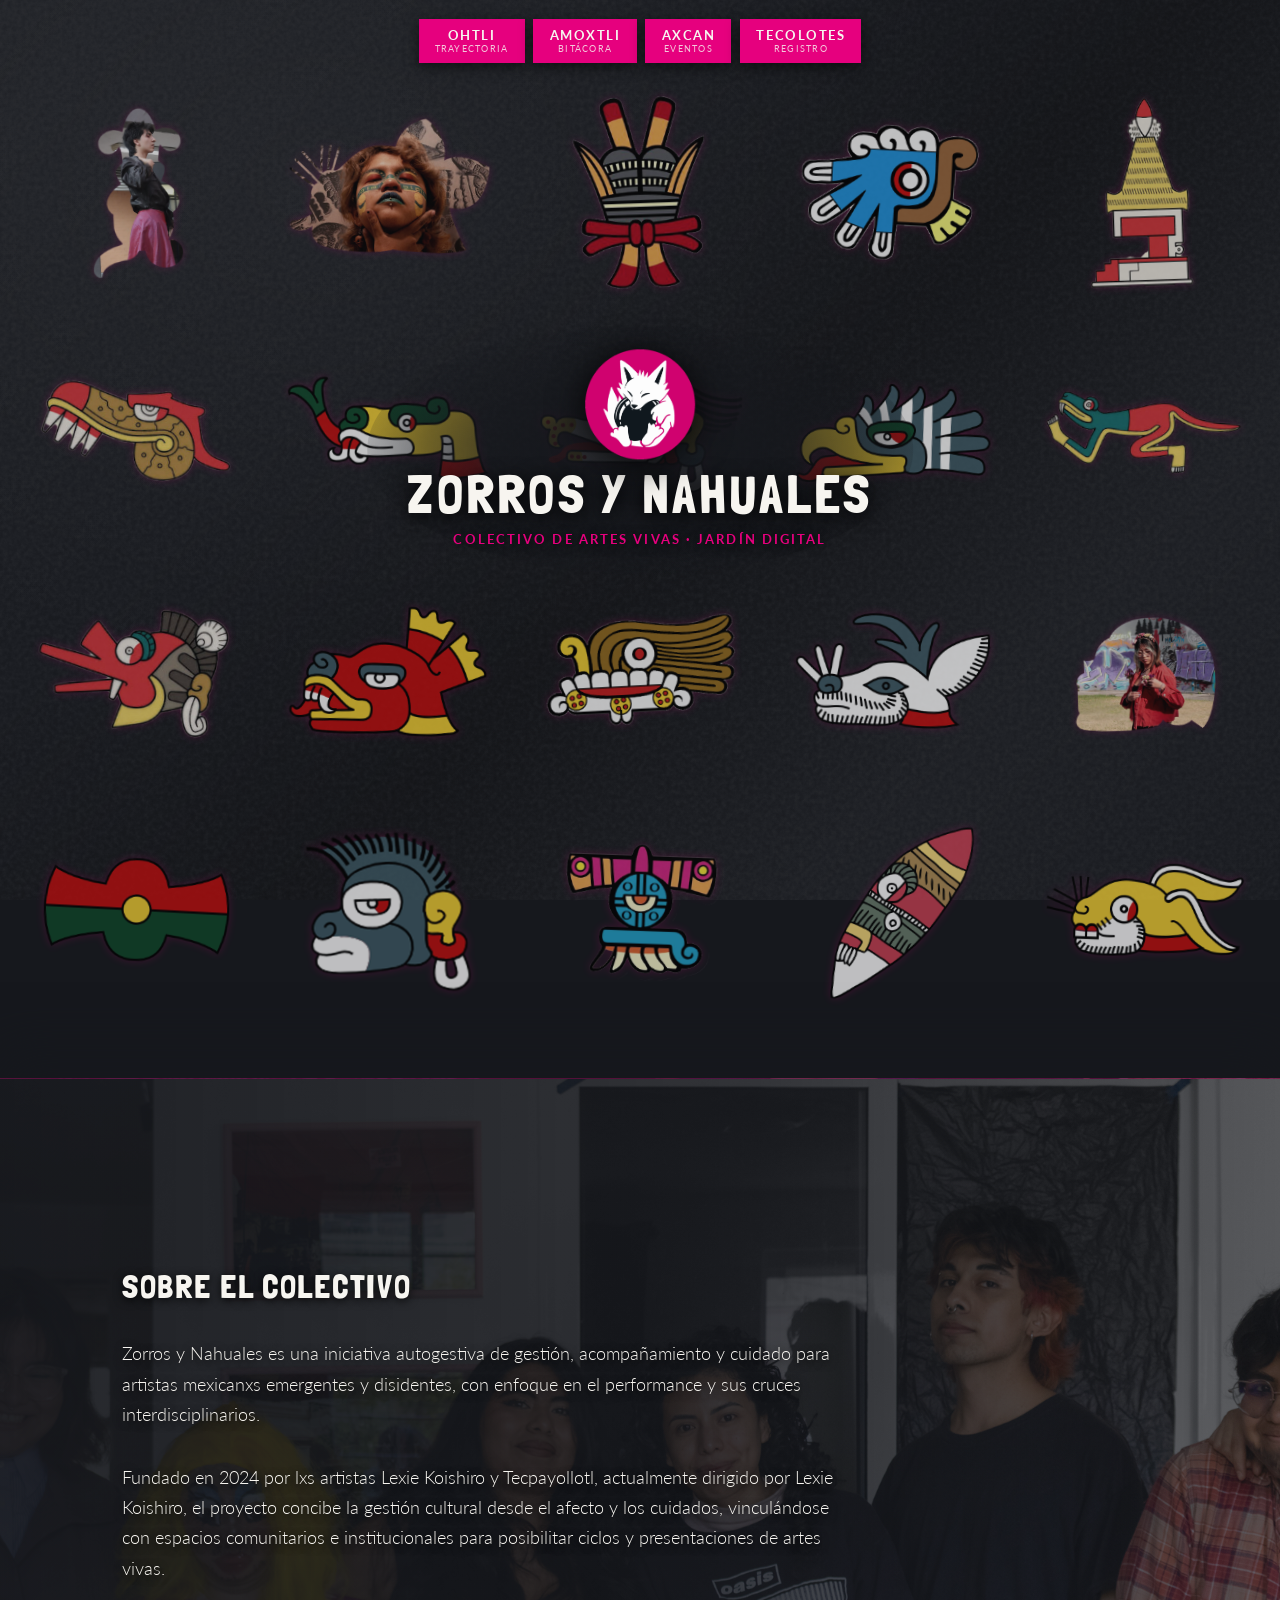
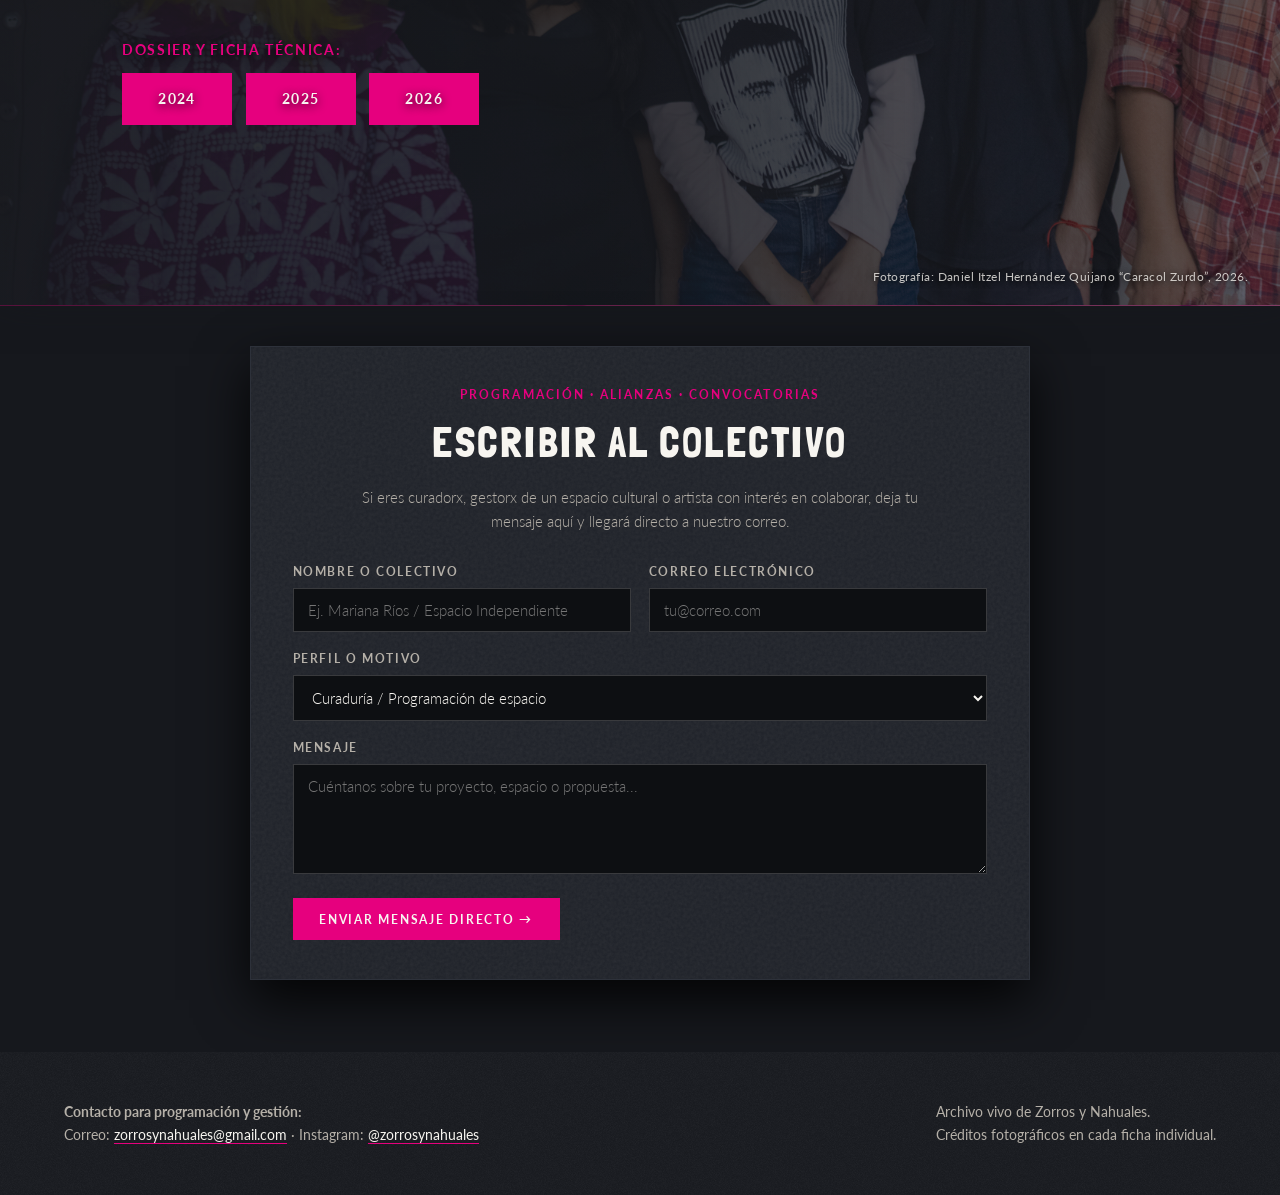
==== commit cbba2353: "Update index.html" ====
--- a/index.html
+++ b/index.html
@@ -4,7 +4,7 @@
   <meta charset="UTF-8">
   <meta name="viewport" content="width=device-width, initial-scale=1.0">
   <title>Zorros y Nahuales</title>
-  <link rel="icon" type="image/logo.png" href="logo.png">
+<link rel="icon" type="image/png" href="img/logo.png">
   <link rel="stylesheet" href="css/estilos.css">
 </head>
 <body>
@@ -279,6 +279,15 @@
         semblanza: "Artista visual, brujo y cofundador de Zorros y Nahuales. Su investigación tematica transita entre temas de clases sociales, la performatividad del género y la decolonialidad.",
         portafolio: "https://ejemplo-portafolio.com",
         instagram: "https://www.instagram.com/yollotli_sam/"
+      },
+      p15: {
+        nombre: "Morfeli",
+        signo: "Miquiztli · Muerte",
+        glifo: "img/miquiztli.png",
+        fotoPerformance: "img/yaliperfo.png",
+        semblanza: "Artista visual. Su trabajo gira en torno a la memoria, la ausencia, la vulnerabilidad donde a partir del duelo construye espacios en los que el dolor puede ser expuesto y sostenido",
+        portafolio: "https://ejemplo-portafolio.com",
+        instagram: "https://www.instagram.com/morfeli_/"
       }
       // Para agregar más artistas, copia el bloque de p2, cámbialo a p3, p4... hasta p20
       // y pon su nombre, signo, glifo ("img/acatl.png", etc.), fotoPerformance, semblanza, portafolio e instagram.
